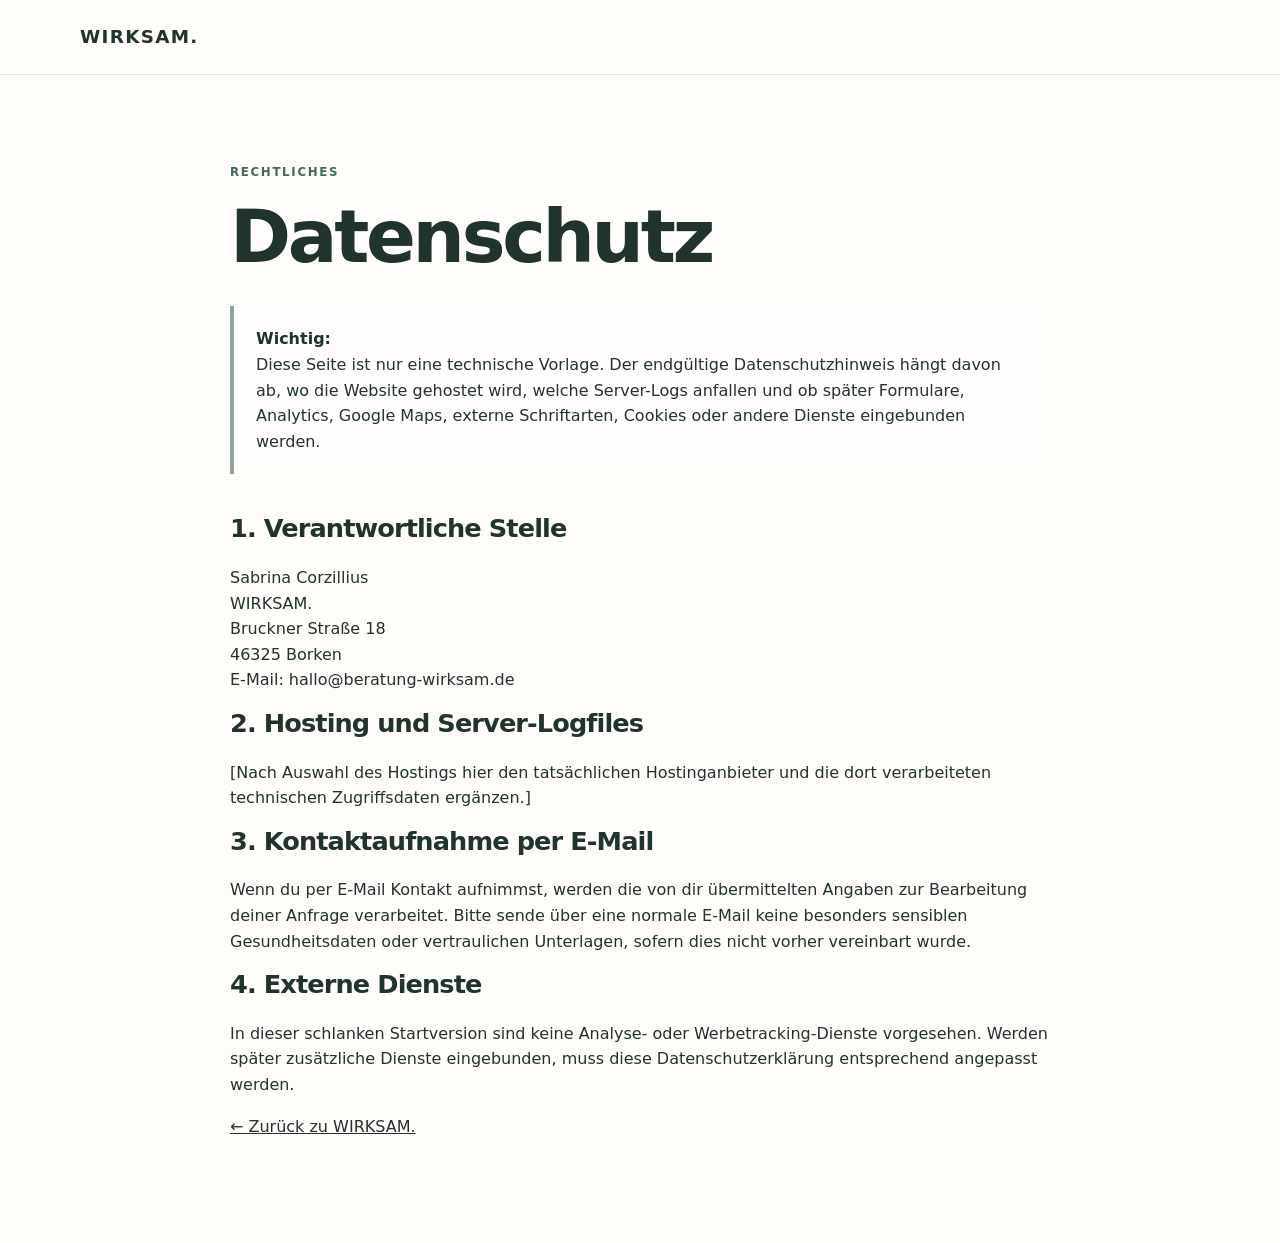
==== datenschutz.html @ e42dd4d7 "Add files via upload" ====
<!doctype html>
<html lang="de">
<head>
  <meta charset="utf-8">
  <meta name="viewport" content="width=device-width,initial-scale=1">
  <title>Datenschutz | WIRKSAM.</title>
  <link rel="stylesheet" href="styles.css">
</head>
<body>
<header class="site-header"><div class="wrap nav"><a class="brand" href="index.html">WIRKSAM.</a></div></header>
<main class="section"><div class="wrap" style="max-width:820px">
  <p class="eyebrow">Rechtliches</p>
  <h1 style="font-size:clamp(2.6rem,6vw,4.6rem)">Datenschutz</h1>

  <div class="training-box">
    <strong>Wichtig:</strong><br>
    Diese Seite ist nur eine technische Vorlage. Der endgültige Datenschutzhinweis hängt davon ab,
    wo die Website gehostet wird, welche Server-Logs anfallen und ob später Formulare, Analytics,
    Google Maps, externe Schriftarten, Cookies oder andere Dienste eingebunden werden.
  </div>

  <h2 style="font-size:1.6rem;margin-top:40px">1. Verantwortliche Stelle</h2>
  <p>
    Sabrina Corzillius<br>
    WIRKSAM.<br>
    Bruckner Straße 18<br>
    46325 Borken<br>
    E-Mail: hallo@beratung-wirksam.de
  </p>

  <h2 style="font-size:1.6rem">2. Hosting und Server-Logfiles</h2>
  <p>
    [Nach Auswahl des Hostings hier den tatsächlichen Hostinganbieter und die dort verarbeiteten
    technischen Zugriffsdaten ergänzen.]
  </p>

  <h2 style="font-size:1.6rem">3. Kontaktaufnahme per E-Mail</h2>
  <p>
    Wenn du per E-Mail Kontakt aufnimmst, werden die von dir übermittelten Angaben zur Bearbeitung
    deiner Anfrage verarbeitet. Bitte sende über eine normale E-Mail keine besonders sensiblen
    Gesundheitsdaten oder vertraulichen Unterlagen, sofern dies nicht vorher vereinbart wurde.
  </p>

  <h2 style="font-size:1.6rem">4. Externe Dienste</h2>
  <p>
    In dieser schlanken Startversion sind keine Analyse- oder Werbetracking-Dienste vorgesehen.
    Werden später zusätzliche Dienste eingebunden, muss diese Datenschutzerklärung entsprechend
    angepasst werden.
  </p>

  <p><a href="index.html">← Zurück zu WIRKSAM.</a></p>
</div></main>
</body>
</html>
---- styles.css ----
:root{
  --ink:#21332d;
  --green:#46685d;
  --sage:#8da497;
  --cream:#f6f1e8;
  --paper:#fffdf9;
  --line:#d9ded8;
  --muted:#66736d;
  --max:1120px;
}
*{box-sizing:border-box}
html{scroll-behavior:smooth}
body{
  margin:0;
  font-family:Inter, ui-sans-serif, system-ui, -apple-system, BlinkMacSystemFont, "Segoe UI", sans-serif;
  color:var(--ink);
  background:var(--paper);
  line-height:1.6;
}
a{color:inherit}
.wrap{width:min(calc(100% - 40px),var(--max));margin:auto}
.site-header{
  position:sticky;top:0;z-index:10;
  backdrop-filter:blur(14px);
  background:rgba(255,253,249,.9);
  border-bottom:1px solid rgba(217,222,216,.8)
}
.nav{height:74px;display:flex;align-items:center;justify-content:space-between;gap:24px}
.brand{font-weight:800;letter-spacing:.07em;text-decoration:none;font-size:1.15rem}
nav{display:flex;gap:24px}
nav a{text-decoration:none;color:var(--muted);font-size:.94rem}
nav a:hover{color:var(--ink)}
.hero{padding:92px 0 78px;background:linear-gradient(180deg,var(--cream),var(--paper))}
.hero-grid{display:grid;grid-template-columns:1.5fr .7fr;gap:72px;align-items:center}
.eyebrow{
  text-transform:uppercase;letter-spacing:.14em;font-size:.74rem;
  font-weight:750;color:var(--green);margin:0 0 14px
}
h1,h2,h3{line-height:1.12;margin-top:0}
h1{font-size:clamp(3rem,7vw,6.2rem);letter-spacing:-.045em;margin-bottom:28px}
h2{font-size:clamp(2rem,4.5vw,3.5rem);letter-spacing:-.035em;margin-bottom:22px}
h3{font-size:1.15rem}
.lead{font-size:1.25rem;max-width:720px;margin:0 0 18px}
.training-note{max-width:700px;color:var(--muted);font-size:.98rem}
.actions{display:flex;gap:12px;flex-wrap:wrap;margin-top:30px}
.button{
  display:inline-block;padding:13px 18px;border-radius:999px;text-decoration:none;
  font-weight:700;border:1px solid var(--green)
}
.primary{background:var(--green);color:#fff}
.secondary{background:transparent;color:var(--green)}
.hero-card{
  background:#fff;border:1px solid var(--line);border-radius:28px;padding:28px;
  box-shadow:0 18px 50px rgba(33,51,45,.08);text-align:center
}
.hero-card img{width:100%;max-width:260px;border-radius:50%;display:block;margin:0 auto 20px}
.hero-card strong{display:block;font-size:1.35rem;letter-spacing:.08em}
.hero-card span{display:block;color:var(--muted);font-size:.92rem}
.section{padding:88px 0}
.soft{background:var(--cream)}
.intro{font-size:1.16rem;max-width:760px;color:var(--muted)}
.cards{display:grid;gap:18px;margin-top:36px}
.cards.three{grid-template-columns:repeat(3,1fr)}
.card{border:1px solid var(--line);border-radius:22px;padding:28px;background:#fff}
.card p{color:var(--muted);margin-bottom:0}
.split{display:grid;grid-template-columns:.9fr 1.1fr;gap:72px}
.copy{font-size:1.08rem;color:var(--muted)}
.training-box{
  margin-top:26px;padding:20px 22px;border-left:4px solid var(--sage);
  background:rgba(255,255,255,.6);color:var(--ink)
}
.steps{margin-top:34px;border-top:1px solid var(--line)}
.step{display:grid;grid-template-columns:90px 1fr;gap:18px;padding:26px 0;border-bottom:1px solid var(--line)}
.step>span{font-weight:800;color:var(--sage);font-size:1.3rem}
.step p{color:var(--muted);margin:0}
.faq{margin-top:30px}
details{border-top:1px solid var(--line);padding:20px 0}
details:last-child{border-bottom:1px solid var(--line)}
summary{cursor:pointer;font-weight:750}
details p{color:var(--muted);max-width:840px}
.contact{background:var(--green);color:#fff;padding:88px 0}
.contact-inner{display:grid;grid-template-columns:1.2fr .8fr;gap:60px;align-items:center}
.contact .eyebrow.light{color:#dfe9e4}
.contact h2{max-width:760px}
.contact-card{background:rgba(255,255,255,.1);border:1px solid rgba(255,255,255,.25);border-radius:24px;padding:28px}
.contact-card strong{font-size:1.35rem;letter-spacing:.08em}
.lightbutton{background:#fff;border-color:#fff;color:var(--ink);margin:10px 0}
.small{font-size:.9rem;opacity:.85}
footer{padding:26px 0;background:#1c2a26;color:#d9e0dd}
.footer-inner{display:flex;justify-content:space-between;gap:20px;font-size:.9rem}
.footer-inner div{display:flex;gap:18px}
.footer-inner a{text-decoration:none}
@media (max-width:820px){
  nav{display:none}
  .hero{padding-top:64px}
  .hero-grid,.split,.contact-inner{grid-template-columns:1fr;gap:38px}
  .hero-card{max-width:360px}
  .cards.three{grid-template-columns:1fr}
  .section{padding:64px 0}
}
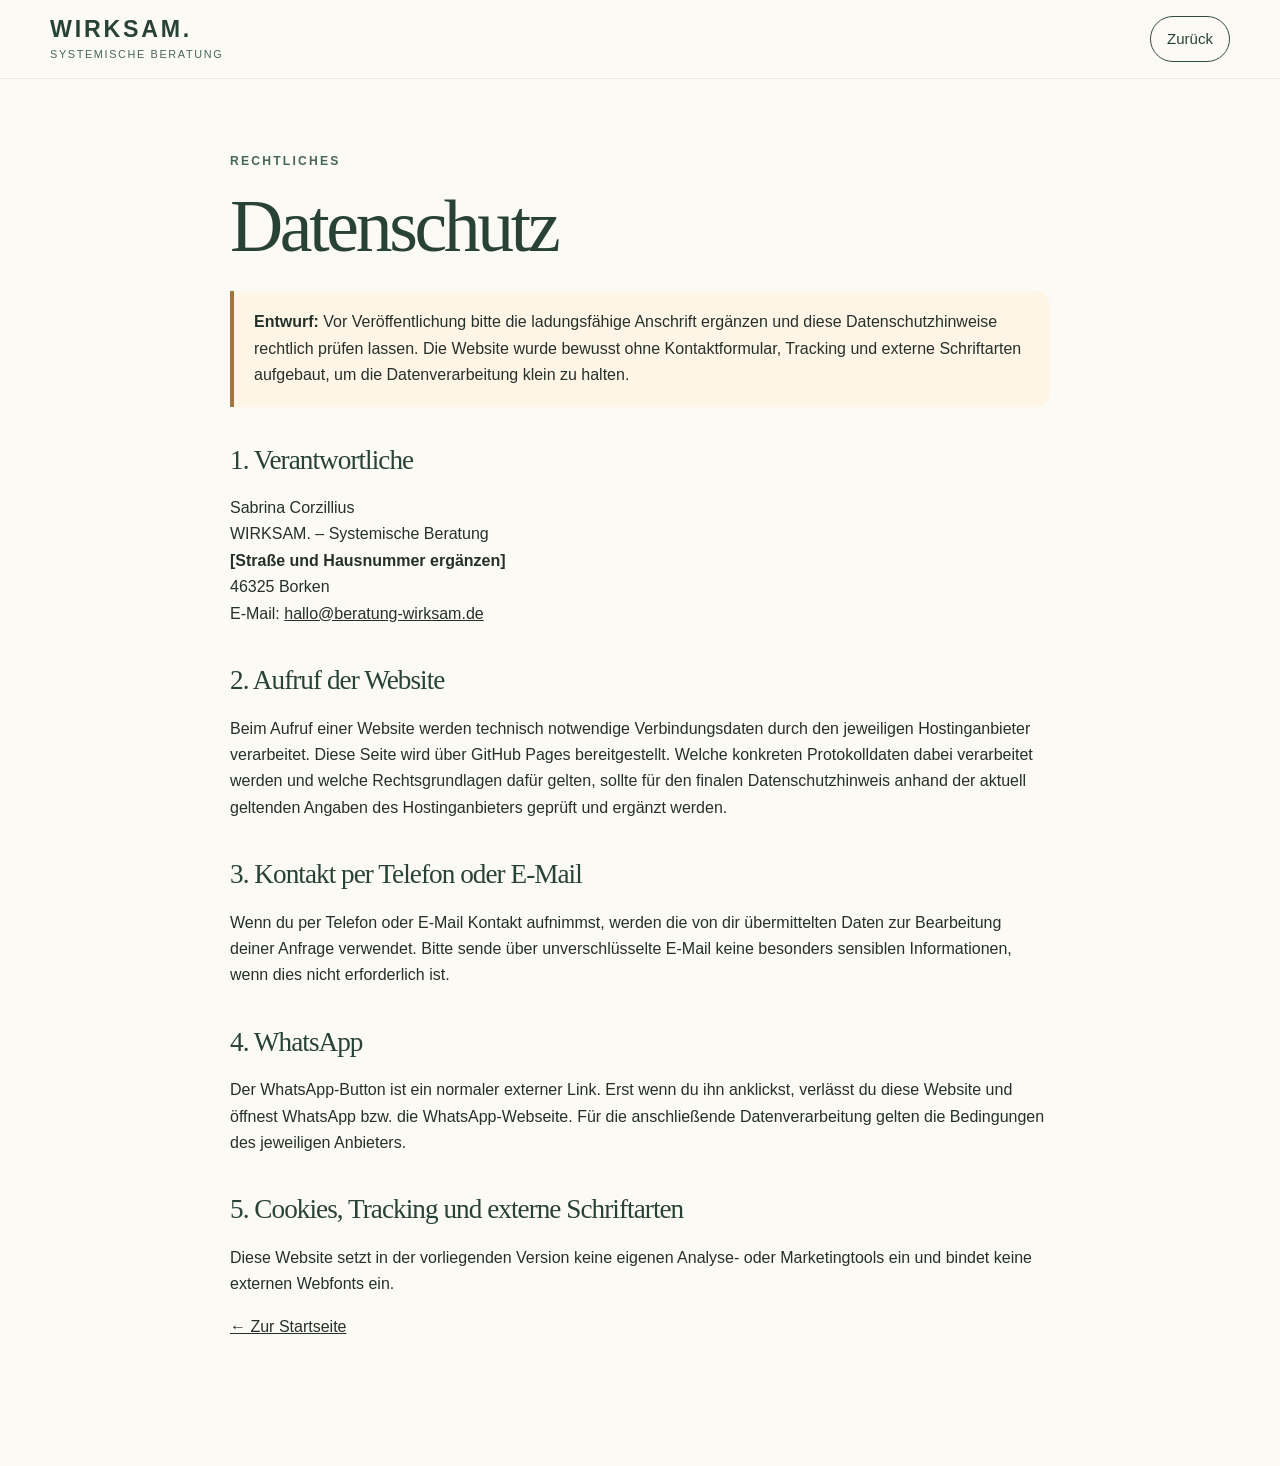
==== commit 3ba144a1: "Add files via upload" ====
--- a/datenschutz.html
+++ b/datenschutz.html
@@ -2,53 +2,36 @@
 <html lang="de">
 <head>
   <meta charset="utf-8">
-  <meta name="viewport" content="width=device-width,initial-scale=1">
+  <meta name="viewport" content="width=device-width, initial-scale=1">
   <title>Datenschutz | WIRKSAM.</title>
-  <link rel="stylesheet" href="styles.css">
+  <meta name="robots" content="noindex">
+  <link rel="icon" href="assets/favicon.svg" type="image/svg+xml">
+  <link rel="stylesheet" href="style.css">
 </head>
-<body>
-<header class="site-header"><div class="wrap nav"><a class="brand" href="index.html">WIRKSAM.</a></div></header>
-<main class="section"><div class="wrap" style="max-width:820px">
-  <p class="eyebrow">Rechtliches</p>
-  <h1 style="font-size:clamp(2.6rem,6vw,4.6rem)">Datenschutz</h1>
-
-  <div class="training-box">
-    <strong>Wichtig:</strong><br>
-    Diese Seite ist nur eine technische Vorlage. Der endgültige Datenschutzhinweis hängt davon ab,
-    wo die Website gehostet wird, welche Server-Logs anfallen und ob später Formulare, Analytics,
-    Google Maps, externe Schriftarten, Cookies oder andere Dienste eingebunden werden.
-  </div>
-
-  <h2 style="font-size:1.6rem;margin-top:40px">1. Verantwortliche Stelle</h2>
-  <p>
-    Sabrina Corzillius<br>
-    WIRKSAM.<br>
-    Bruckner Straße 18<br>
-    46325 Borken<br>
-    E-Mail: hallo@beratung-wirksam.de
-  </p>
-
-  <h2 style="font-size:1.6rem">2. Hosting und Server-Logfiles</h2>
-  <p>
-    [Nach Auswahl des Hostings hier den tatsächlichen Hostinganbieter und die dort verarbeiteten
-    technischen Zugriffsdaten ergänzen.]
-  </p>
-
-  <h2 style="font-size:1.6rem">3. Kontaktaufnahme per E-Mail</h2>
-  <p>
-    Wenn du per E-Mail Kontakt aufnimmst, werden die von dir übermittelten Angaben zur Bearbeitung
-    deiner Anfrage verarbeitet. Bitte sende über eine normale E-Mail keine besonders sensiblen
-    Gesundheitsdaten oder vertraulichen Unterlagen, sofern dies nicht vorher vereinbart wurde.
-  </p>
-
-  <h2 style="font-size:1.6rem">4. Externe Dienste</h2>
-  <p>
-    In dieser schlanken Startversion sind keine Analyse- oder Werbetracking-Dienste vorgesehen.
-    Werden später zusätzliche Dienste eingebunden, muss diese Datenschutzerklärung entsprechend
-    angepasst werden.
-  </p>
-
-  <p><a href="index.html">← Zurück zu WIRKSAM.</a></p>
-</div></main>
+<body class="legal-page">
+  <header class="site-header">
+    <div class="shell header-inner">
+      <a class="brand" href="index.html"><span class="brand-name">WIRKSAM.</span><span class="brand-sub">Systemische Beratung</span></a>
+      <nav class="nav"><a class="nav-cta" href="index.html#kontakt">Zurück</a></nav>
+    </div>
+  </header>
+  <main>
+    <div class="shell legal-wrap">
+      <p class="eyebrow">Rechtliches</p>
+      <h1>Datenschutz</h1>
+      <div class="warning"><strong>Entwurf:</strong> Vor Veröffentlichung bitte die ladungsfähige Anschrift ergänzen und diese Datenschutzhinweise rechtlich prüfen lassen. Die Website wurde bewusst ohne Kontaktformular, Tracking und externe Schriftarten aufgebaut, um die Datenverarbeitung klein zu halten.</div>
+      <h2>1. Verantwortliche</h2>
+      <p>Sabrina Corzillius<br>WIRKSAM. – Systemische Beratung<br><strong>[Straße und Hausnummer ergänzen]</strong><br>46325 Borken<br>E-Mail: <a href="mailto:hallo@beratung-wirksam.de">hallo@beratung-wirksam.de</a></p>
+      <h2>2. Aufruf der Website</h2>
+      <p>Beim Aufruf einer Website werden technisch notwendige Verbindungsdaten durch den jeweiligen Hostinganbieter verarbeitet. Diese Seite wird über GitHub Pages bereitgestellt. Welche konkreten Protokolldaten dabei verarbeitet werden und welche Rechtsgrundlagen dafür gelten, sollte für den finalen Datenschutzhinweis anhand der aktuell geltenden Angaben des Hostinganbieters geprüft und ergänzt werden.</p>
+      <h2>3. Kontakt per Telefon oder E-Mail</h2>
+      <p>Wenn du per Telefon oder E-Mail Kontakt aufnimmst, werden die von dir übermittelten Daten zur Bearbeitung deiner Anfrage verwendet. Bitte sende über unverschlüsselte E-Mail keine besonders sensiblen Informationen, wenn dies nicht erforderlich ist.</p>
+      <h2>4. WhatsApp</h2>
+      <p>Der WhatsApp-Button ist ein normaler externer Link. Erst wenn du ihn anklickst, verlässt du diese Website und öffnest WhatsApp bzw. die WhatsApp-Webseite. Für die anschließende Datenverarbeitung gelten die Bedingungen des jeweiligen Anbieters.</p>
+      <h2>5. Cookies, Tracking und externe Schriftarten</h2>
+      <p>Diese Website setzt in der vorliegenden Version keine eigenen Analyse- oder Marketingtools ein und bindet keine externen Webfonts ein.</p>
+      <p><a href="index.html">← Zur Startseite</a></p>
+    </div>
+  </main>
 </body>
 </html>
--- a/style.css
+++ b/style.css
@@ -0,0 +1,430 @@
+:root {
+  --green-900: #294238;
+  --green-800: #304b3f;
+  --green-700: #486659;
+  --green-500: #7f998b;
+  --sage-200: #d9e2dc;
+  --sage-100: #edf1ed;
+  --cream: #f7f2e8;
+  --cream-2: #fcfaf5;
+  --sand: #e4d4bd;
+  --ink: #26302b;
+  --muted: #66706a;
+  --white: #ffffff;
+  --line: rgba(41, 66, 56, 0.14);
+  --shadow: 0 24px 60px rgba(41, 66, 56, 0.12);
+  --radius-xl: 34px;
+  --radius-lg: 24px;
+  --radius-md: 18px;
+  --shell: min(1180px, calc(100% - 40px));
+}
+
+* { box-sizing: border-box; }
+html { scroll-behavior: smooth; }
+body {
+  margin: 0;
+  color: var(--ink);
+  background: var(--cream-2);
+  font-family: ui-sans-serif, -apple-system, BlinkMacSystemFont, "Segoe UI", Roboto, Helvetica, Arial, sans-serif;
+  line-height: 1.65;
+  text-rendering: optimizeLegibility;
+}
+img { max-width: 100%; display: block; }
+a { color: inherit; }
+
+.skip-link {
+  position: fixed;
+  left: 16px;
+  top: 12px;
+  z-index: 999;
+  transform: translateY(-150%);
+  background: var(--green-900);
+  color: white;
+  padding: 10px 14px;
+  border-radius: 10px;
+}
+.skip-link:focus { transform: translateY(0); }
+
+.shell { width: var(--shell); margin-inline: auto; }
+.narrow { max-width: 820px; }
+
+.site-header {
+  position: sticky;
+  top: 0;
+  z-index: 50;
+  backdrop-filter: blur(16px);
+  background: rgba(252, 250, 245, 0.9);
+  border-bottom: 1px solid rgba(41, 66, 56, 0.08);
+}
+.header-inner {
+  min-height: 78px;
+  display: flex;
+  align-items: center;
+  justify-content: space-between;
+  gap: 24px;
+}
+.brand {
+  display: inline-flex;
+  flex-direction: column;
+  text-decoration: none;
+  line-height: 1;
+}
+.brand-name {
+  color: var(--green-900);
+  font-size: 1.45rem;
+  font-weight: 800;
+  letter-spacing: .12em;
+}
+.brand-sub {
+  margin-top: 7px;
+  color: var(--green-700);
+  font-size: .68rem;
+  letter-spacing: .15em;
+  text-transform: uppercase;
+}
+.nav { display: flex; align-items: center; gap: 26px; font-size: .94rem; }
+.nav a { text-decoration: none; color: var(--green-900); }
+.nav a:hover { opacity: .7; }
+.nav-cta {
+  padding: 10px 16px;
+  border: 1px solid var(--green-800);
+  border-radius: 999px;
+}
+
+.hero {
+  position: relative;
+  overflow: hidden;
+  padding: 70px 0 86px;
+  background:
+    radial-gradient(circle at 10% 10%, rgba(127,153,139,.18), transparent 28%),
+    linear-gradient(135deg, var(--cream-2), var(--cream));
+}
+.hero::after {
+  content: "";
+  position: absolute;
+  width: 420px;
+  height: 420px;
+  right: -220px;
+  top: 120px;
+  border: 1px solid rgba(48,75,63,.12);
+  border-radius: 50%;
+}
+.hero-grid {
+  display: grid;
+  grid-template-columns: 1.05fr .95fr;
+  align-items: center;
+  gap: 70px;
+}
+.hero-copy { position: relative; z-index: 2; }
+.eyebrow {
+  margin: 0 0 14px;
+  color: var(--green-700);
+  font-size: .76rem;
+  font-weight: 800;
+  text-transform: uppercase;
+  letter-spacing: .18em;
+}
+h1, h2, h3 { margin-top: 0; color: var(--green-900); line-height: 1.12; }
+h1 {
+  max-width: 720px;
+  margin-bottom: 24px;
+  font-family: Georgia, "Times New Roman", serif;
+  font-size: clamp(2.9rem, 6vw, 5.6rem);
+  font-weight: 500;
+  letter-spacing: -.045em;
+}
+h1 em { font-weight: 400; color: var(--green-700); }
+h2 {
+  margin-bottom: 20px;
+  font-family: Georgia, "Times New Roman", serif;
+  font-size: clamp(2.25rem, 4.4vw, 4rem);
+  font-weight: 500;
+  letter-spacing: -.035em;
+}
+h3 { font-size: 1.35rem; margin-bottom: 10px; }
+.hero-lead { max-width: 690px; font-size: 1.18rem; color: #465049; }
+.hero-line { margin: 22px 0 0; color: var(--green-800); letter-spacing: .02em; }
+.button-row { display: flex; gap: 12px; flex-wrap: wrap; margin-top: 28px; }
+.button {
+  display: inline-flex;
+  justify-content: center;
+  align-items: center;
+  min-height: 50px;
+  padding: 0 20px;
+  border-radius: 999px;
+  text-decoration: none;
+  font-weight: 750;
+  transition: transform .18s ease, opacity .18s ease, background .18s ease;
+}
+.button:hover { transform: translateY(-1px); }
+.button-primary { background: var(--green-800); color: white; box-shadow: 0 10px 24px rgba(48,75,63,.18); }
+.button-primary:hover { background: var(--green-900); }
+.button-quiet { border: 1px solid var(--green-500); color: var(--green-900); background: rgba(255,255,255,.45); }
+.microcopy { margin: 14px 0 0; max-width: 560px; color: var(--muted); font-size: .9rem; }
+
+.hero-visual {
+  position: relative;
+  min-height: 590px;
+  border-radius: 42px 42px 42px 140px;
+  background-color: #dfe7e1;
+  background-image:
+    linear-gradient(to top, rgba(41,66,56,.34), rgba(41,66,56,0) 38%),
+    url('assets/sabrina-hero.png');
+  background-size: cover;
+  background-position: center 35%;
+  box-shadow: var(--shadow);
+  overflow: hidden;
+}
+.hero-visual::before {
+  content: "";
+  position: absolute;
+  inset: 16px;
+  border: 1px solid rgba(255,255,255,.5);
+  border-radius: 31px 31px 31px 124px;
+}
+.photo-note {
+  position: absolute;
+  right: 24px;
+  bottom: 24px;
+  padding: 10px 14px;
+  border-radius: 999px;
+  color: white;
+  border: 1px solid rgba(255,255,255,.38);
+  background: rgba(41,66,56,.56);
+  backdrop-filter: blur(10px);
+  font-weight: 800;
+  letter-spacing: .13em;
+}
+
+.section { padding: 104px 0; }
+.section-soft { background: var(--sage-100); text-align: center; }
+.section-soft .eyebrow { margin-inline: auto; }
+.big-copy { font-size: 1.22rem; color: #465049; }
+.section-soft p:last-child { margin-bottom: 0; }
+
+.section-heading {
+  display: grid;
+  grid-template-columns: 1.15fr .85fr;
+  gap: 50px;
+  align-items: end;
+  margin-bottom: 42px;
+}
+.section-heading > p { margin: 0 0 8px; color: var(--muted); max-width: 480px; }
+.section-heading.compact { margin-bottom: 28px; }
+.cards { display: grid; gap: 18px; }
+.cards.three { grid-template-columns: repeat(3, 1fr); }
+.card {
+  min-height: 270px;
+  padding: 30px;
+  border: 1px solid var(--line);
+  border-radius: var(--radius-lg);
+  background: rgba(255,255,255,.66);
+  box-shadow: 0 12px 34px rgba(41,66,56,.06);
+}
+.card:nth-child(2) { background: var(--cream); }
+.card:nth-child(3) { background: var(--sage-100); }
+.card-number {
+  display: inline-flex;
+  margin-bottom: 60px;
+  color: var(--green-500);
+  font-size: .78rem;
+  font-weight: 800;
+  letter-spacing: .14em;
+}
+.card p { color: var(--muted); margin-bottom: 0; }
+
+.about { background: var(--cream); }
+.about-grid {
+  display: grid;
+  grid-template-columns: .9fr 1.1fr;
+  gap: 72px;
+  align-items: center;
+}
+.about-visual {
+  min-height: 580px;
+  border-radius: 160px 34px 34px 34px;
+  background-color: #dfe7e1;
+  background-image:
+    linear-gradient(to top, rgba(41,66,56,.18), rgba(41,66,56,0) 35%),
+    url('assets/sabrina-hero.png');
+  background-size: cover;
+  background-position: 52% 32%;
+  box-shadow: var(--shadow);
+}
+.about-copy p { color: #4c5650; }
+.qualification {
+  display: grid;
+  grid-template-columns: auto 1fr;
+  gap: 16px;
+  align-items: center;
+  margin-top: 30px;
+  padding-top: 24px;
+  border-top: 1px solid var(--line);
+}
+.qualification-mark {
+  width: 52px; height: 52px;
+  display: inline-grid; place-items: center;
+  border: 1px solid var(--green-700);
+  border-radius: 50%;
+  color: var(--green-900);
+  font-weight: 900;
+  letter-spacing: .05em;
+}
+.qualification p { margin: 0; font-size: .93rem; }
+
+.section-deep { background: var(--green-900); color: #eff4f0; }
+.section-deep h2 { color: white; }
+.eyebrow-light { color: #bcd0c5; }
+.system-grid { display: grid; grid-template-columns: .95fr 1.05fr; gap: 80px; }
+.system-copy { font-size: 1.08rem; color: #dce8e1; }
+.signature-line { margin-top: 28px; color: white; }
+
+.steps { display: grid; gap: 14px; margin-top: 36px; }
+.step {
+  display: grid;
+  grid-template-columns: 62px 1fr;
+  gap: 20px;
+  align-items: start;
+  padding: 24px 26px;
+  border-radius: var(--radius-md);
+  border: 1px solid var(--line);
+  background: white;
+}
+.step > span {
+  width: 48px; height: 48px;
+  display: grid; place-items: center;
+  border-radius: 50%;
+  background: var(--sage-100);
+  color: var(--green-900);
+  font-weight: 900;
+}
+.step h3 { margin: 3px 0 6px; }
+.step p { margin: 0; color: var(--muted); }
+
+.contact { background: var(--sage-100); }
+.contact-grid { display: grid; grid-template-columns: .9fr 1.1fr; gap: 64px; align-items: start; }
+.message-example {
+  margin-top: 22px;
+  padding: 20px 22px;
+  border-left: 3px solid var(--green-500);
+  background: rgba(255,255,255,.54);
+  border-radius: 0 16px 16px 0;
+  color: var(--green-900);
+  font-family: Georgia, "Times New Roman", serif;
+  font-size: 1.18rem;
+}
+.contact-note { color: var(--muted); font-size: .9rem; }
+.contact-options { display: grid; gap: 12px; }
+.contact-card {
+  display: grid;
+  padding: 22px 24px;
+  border-radius: 20px;
+  border: 1px solid rgba(41,66,56,.12);
+  background: white;
+  text-decoration: none;
+  transition: transform .18s ease, box-shadow .18s ease;
+}
+.contact-card:hover { transform: translateY(-2px); box-shadow: 0 12px 30px rgba(41,66,56,.09); }
+.contact-card.whatsapp { background: var(--green-800); color: white; }
+.contact-card.whatsapp strong, .contact-card.whatsapp span { color: white; }
+.contact-card strong { color: var(--green-900); font-size: 1.16rem; }
+.contact-card > span:last-child { color: var(--muted); font-size: .92rem; overflow-wrap: anywhere; }
+.contact-kicker { color: var(--green-500); font-size: .72rem; text-transform: uppercase; letter-spacing: .14em; font-weight: 800; }
+
+.closing { padding: 100px 0; background: var(--cream); text-align: center; }
+.closing-inner { display: flex; flex-direction: column; align-items: center; }
+.closing-mark {
+  width: 62px; height: 62px;
+  display: grid; place-items: center;
+  border-radius: 50%;
+  border: 1px solid var(--green-700);
+  color: var(--green-900);
+  font-weight: 900;
+  margin-bottom: 18px;
+}
+.closing h2 { margin-bottom: 8px; font-family: ui-sans-serif, -apple-system, BlinkMacSystemFont, "Segoe UI", sans-serif; font-size: clamp(2.6rem, 6vw, 5rem); font-weight: 900; letter-spacing: .11em; }
+.closing p { margin: 0; font-family: Georgia, "Times New Roman", serif; font-size: 1.25rem; color: var(--green-700); }
+.closing span { margin: 12px 0 24px; color: var(--muted); }
+
+.site-footer { padding: 30px 0 100px; background: var(--green-900); color: #dce8e1; }
+.footer-inner { display: grid; grid-template-columns: 1fr auto; gap: 24px; align-items: start; }
+.footer-inner > div:first-child { display: flex; flex-direction: column; }
+.footer-inner strong { color: white; letter-spacing: .1em; }
+.footer-inner span { color: #bac9c1; font-size: .86rem; }
+.footer-links { display: flex; gap: 18px; }
+.footer-links a { color: white; text-decoration: none; }
+.legal-note { grid-column: 1 / -1; margin: 8px 0 0; max-width: 760px; font-size: .78rem; color: #aebeb6; }
+
+.mobile-whatsapp {
+  display: none;
+  position: fixed;
+  left: 16px;
+  right: 16px;
+  bottom: 14px;
+  z-index: 70;
+  padding: 14px 18px;
+  text-align: center;
+  text-decoration: none;
+  border-radius: 999px;
+  background: var(--green-800);
+  color: white;
+  font-weight: 800;
+  box-shadow: 0 14px 38px rgba(41,66,56,.3);
+}
+
+.legal-page { min-height: 100vh; background: var(--cream-2); }
+.legal-page main { padding: 72px 0 110px; }
+.legal-page .legal-wrap { max-width: 820px; }
+.legal-page h1 { font-size: clamp(2.5rem, 6vw, 4.6rem); }
+.legal-page h2 { margin-top: 38px; font-size: 1.7rem; }
+.legal-page .warning {
+  margin: 24px 0 36px;
+  padding: 18px 20px;
+  border-left: 4px solid #a2753f;
+  background: #fff5e7;
+  border-radius: 0 14px 14px 0;
+}
+.legal-page code { background: #eee8dd; padding: 2px 6px; border-radius: 5px; }
+
+@media (max-width: 900px) {
+  :root { --shell: min(100% - 28px, 720px); }
+  .nav a:not(.nav-cta) { display: none; }
+  .header-inner { min-height: 70px; }
+  .hero { padding-top: 42px; }
+  .hero-grid, .about-grid, .contact-grid, .system-grid, .section-heading { grid-template-columns: 1fr; gap: 34px; }
+  .hero-visual { min-height: 520px; order: -1; border-radius: 30px 30px 30px 96px; }
+  .about-visual { min-height: 520px; border-radius: 96px 30px 30px 30px; }
+  .cards.three { grid-template-columns: 1fr; }
+  .card { min-height: 0; }
+  .card-number { margin-bottom: 28px; }
+  .section { padding: 78px 0; }
+}
+
+@media (max-width: 620px) {
+  :root { --shell: calc(100% - 24px); }
+  .site-header .nav-cta { padding: 9px 13px; }
+  .brand-name { font-size: 1.2rem; }
+  .brand-sub { font-size: .59rem; }
+  .hero { padding: 24px 0 66px; }
+  .hero-grid { gap: 28px; }
+  .hero-visual { min-height: 390px; border-radius: 24px 24px 24px 74px; }
+  h1 { font-size: clamp(2.55rem, 13vw, 4rem); }
+  h2 { font-size: clamp(2.15rem, 11vw, 3.25rem); }
+  .hero-lead, .big-copy { font-size: 1.06rem; }
+  .button-row { display: grid; }
+  .button { width: 100%; }
+  .section { padding: 64px 0; }
+  .about-visual { min-height: 420px; }
+  .step { grid-template-columns: 48px 1fr; padding: 20px 18px; gap: 14px; }
+  .step > span { width: 42px; height: 42px; }
+  .footer-inner { grid-template-columns: 1fr; }
+  .footer-links { justify-content: flex-start; }
+  .legal-note { grid-column: auto; }
+  .mobile-whatsapp { display: block; }
+  .site-footer { padding-bottom: 94px; }
+}
+
+@media (prefers-reduced-motion: reduce) {
+  html { scroll-behavior: auto; }
+  *, *::before, *::after { transition: none !important; }
+}
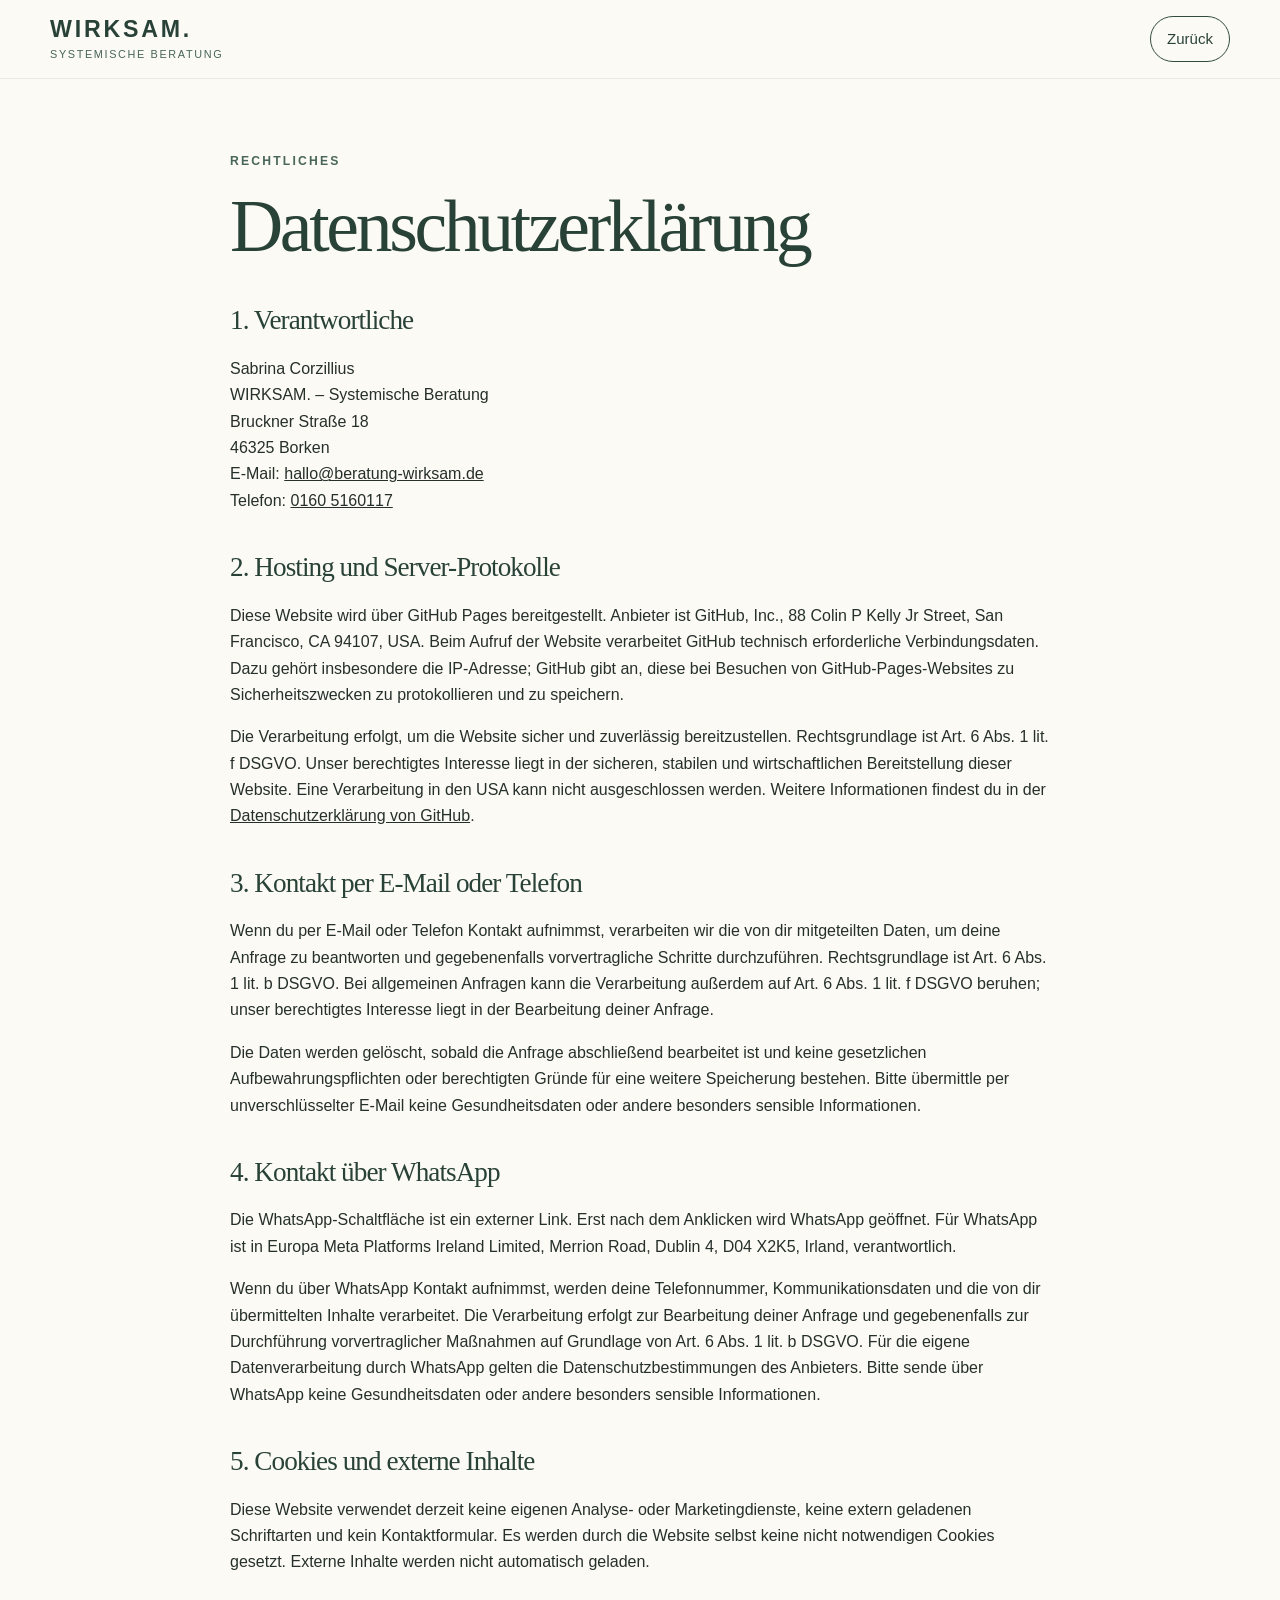
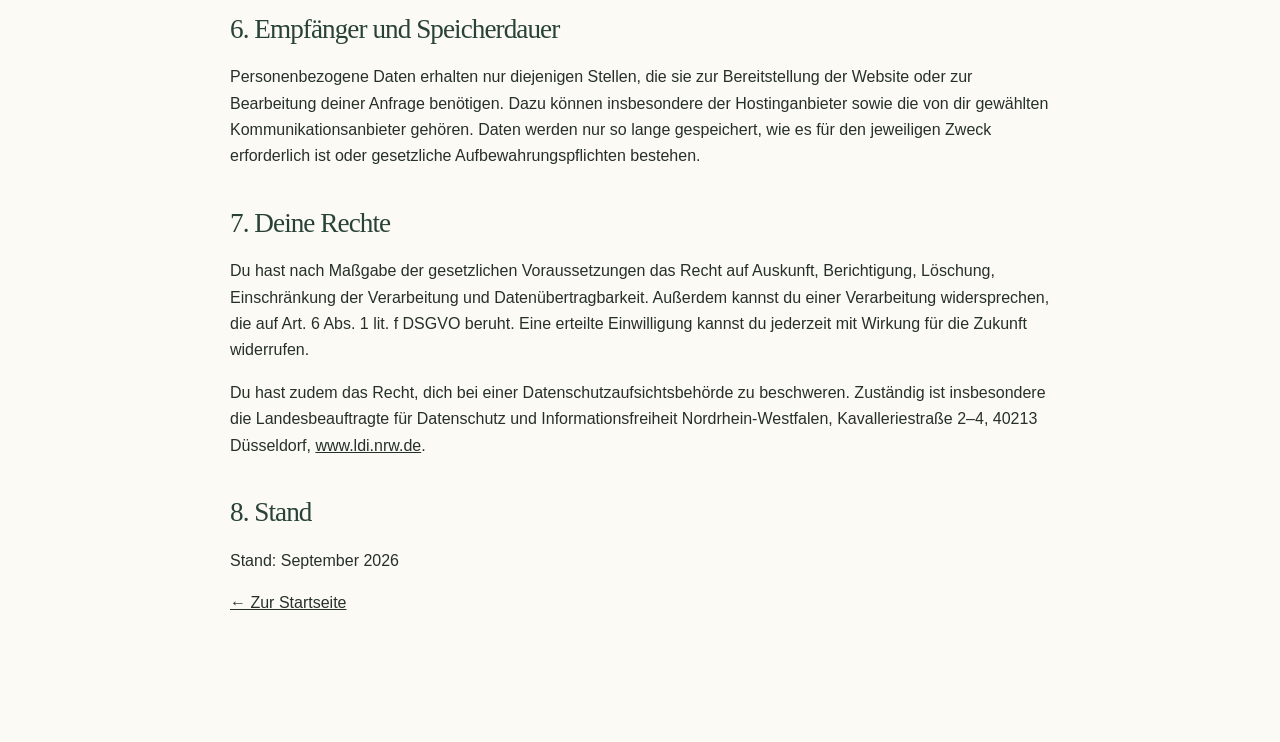
==== commit 7e74fdec: "Add files via upload" ====
--- a/datenschutz.html
+++ b/datenschutz.html
@@ -18,18 +18,34 @@
   <main>
     <div class="shell legal-wrap">
       <p class="eyebrow">Rechtliches</p>
-      <h1>Datenschutz</h1>
-      <div class="warning"><strong>Entwurf:</strong> Vor Veröffentlichung bitte die ladungsfähige Anschrift ergänzen und diese Datenschutzhinweise rechtlich prüfen lassen. Die Website wurde bewusst ohne Kontaktformular, Tracking und externe Schriftarten aufgebaut, um die Datenverarbeitung klein zu halten.</div>
+      <h1>Datenschutzerklärung</h1>
       <h2>1. Verantwortliche</h2>
-      <p>Sabrina Corzillius<br>WIRKSAM. – Systemische Beratung<br><strong>[Straße und Hausnummer ergänzen]</strong><br>46325 Borken<br>E-Mail: <a href="mailto:hallo@beratung-wirksam.de">hallo@beratung-wirksam.de</a></p>
-      <h2>2. Aufruf der Website</h2>
-      <p>Beim Aufruf einer Website werden technisch notwendige Verbindungsdaten durch den jeweiligen Hostinganbieter verarbeitet. Diese Seite wird über GitHub Pages bereitgestellt. Welche konkreten Protokolldaten dabei verarbeitet werden und welche Rechtsgrundlagen dafür gelten, sollte für den finalen Datenschutzhinweis anhand der aktuell geltenden Angaben des Hostinganbieters geprüft und ergänzt werden.</p>
-      <h2>3. Kontakt per Telefon oder E-Mail</h2>
-      <p>Wenn du per Telefon oder E-Mail Kontakt aufnimmst, werden die von dir übermittelten Daten zur Bearbeitung deiner Anfrage verwendet. Bitte sende über unverschlüsselte E-Mail keine besonders sensiblen Informationen, wenn dies nicht erforderlich ist.</p>
-      <h2>4. WhatsApp</h2>
-      <p>Der WhatsApp-Button ist ein normaler externer Link. Erst wenn du ihn anklickst, verlässt du diese Website und öffnest WhatsApp bzw. die WhatsApp-Webseite. Für die anschließende Datenverarbeitung gelten die Bedingungen des jeweiligen Anbieters.</p>
-      <h2>5. Cookies, Tracking und externe Schriftarten</h2>
-      <p>Diese Website setzt in der vorliegenden Version keine eigenen Analyse- oder Marketingtools ein und bindet keine externen Webfonts ein.</p>
+      <p>Sabrina Corzillius<br>WIRKSAM. – Systemische Beratung<br>Bruckner Straße 18<br>46325 Borken<br>E-Mail: <a href="mailto:hallo@beratung-wirksam.de">hallo@beratung-wirksam.de</a><br>Telefon: <a href="tel:+491605160117">0160 5160117</a></p>
+
+      <h2>2. Hosting und Server-Protokolle</h2>
+      <p>Diese Website wird über GitHub Pages bereitgestellt. Anbieter ist GitHub, Inc., 88 Colin P Kelly Jr Street, San Francisco, CA 94107, USA. Beim Aufruf der Website verarbeitet GitHub technisch erforderliche Verbindungsdaten. Dazu gehört insbesondere die IP-Adresse; GitHub gibt an, diese bei Besuchen von GitHub-Pages-Websites zu Sicherheitszwecken zu protokollieren und zu speichern.</p>
+      <p>Die Verarbeitung erfolgt, um die Website sicher und zuverlässig bereitzustellen. Rechtsgrundlage ist Art. 6 Abs. 1 lit. f DSGVO. Unser berechtigtes Interesse liegt in der sicheren, stabilen und wirtschaftlichen Bereitstellung dieser Website. Eine Verarbeitung in den USA kann nicht ausgeschlossen werden. Weitere Informationen findest du in der <a href="https://docs.github.com/de/site-policy/privacy-policies/github-general-privacy-statement" target="_blank" rel="noopener noreferrer">Datenschutzerklärung von GitHub</a>.</p>
+
+      <h2>3. Kontakt per E-Mail oder Telefon</h2>
+      <p>Wenn du per E-Mail oder Telefon Kontakt aufnimmst, verarbeiten wir die von dir mitgeteilten Daten, um deine Anfrage zu beantworten und gegebenenfalls vorvertragliche Schritte durchzuführen. Rechtsgrundlage ist Art. 6 Abs. 1 lit. b DSGVO. Bei allgemeinen Anfragen kann die Verarbeitung außerdem auf Art. 6 Abs. 1 lit. f DSGVO beruhen; unser berechtigtes Interesse liegt in der Bearbeitung deiner Anfrage.</p>
+      <p>Die Daten werden gelöscht, sobald die Anfrage abschließend bearbeitet ist und keine gesetzlichen Aufbewahrungspflichten oder berechtigten Gründe für eine weitere Speicherung bestehen. Bitte übermittle per unverschlüsselter E-Mail keine Gesundheitsdaten oder andere besonders sensible Informationen.</p>
+
+      <h2>4. Kontakt über WhatsApp</h2>
+      <p>Die WhatsApp-Schaltfläche ist ein externer Link. Erst nach dem Anklicken wird WhatsApp geöffnet. Für WhatsApp ist in Europa Meta Platforms Ireland Limited, Merrion Road, Dublin 4, D04 X2K5, Irland, verantwortlich.</p>
+      <p>Wenn du über WhatsApp Kontakt aufnimmst, werden deine Telefonnummer, Kommunikationsdaten und die von dir übermittelten Inhalte verarbeitet. Die Verarbeitung erfolgt zur Bearbeitung deiner Anfrage und gegebenenfalls zur Durchführung vorvertraglicher Maßnahmen auf Grundlage von Art. 6 Abs. 1 lit. b DSGVO. Für die eigene Datenverarbeitung durch WhatsApp gelten die Datenschutzbestimmungen des Anbieters. Bitte sende über WhatsApp keine Gesundheitsdaten oder andere besonders sensible Informationen.</p>
+
+      <h2>5. Cookies und externe Inhalte</h2>
+      <p>Diese Website verwendet derzeit keine eigenen Analyse- oder Marketingdienste, keine extern geladenen Schriftarten und kein Kontaktformular. Es werden durch die Website selbst keine nicht notwendigen Cookies gesetzt. Externe Inhalte werden nicht automatisch geladen.</p>
+
+      <h2>6. Empfänger und Speicherdauer</h2>
+      <p>Personenbezogene Daten erhalten nur diejenigen Stellen, die sie zur Bereitstellung der Website oder zur Bearbeitung deiner Anfrage benötigen. Dazu können insbesondere der Hostinganbieter sowie die von dir gewählten Kommunikationsanbieter gehören. Daten werden nur so lange gespeichert, wie es für den jeweiligen Zweck erforderlich ist oder gesetzliche Aufbewahrungspflichten bestehen.</p>
+
+      <h2>7. Deine Rechte</h2>
+      <p>Du hast nach Maßgabe der gesetzlichen Voraussetzungen das Recht auf Auskunft, Berichtigung, Löschung, Einschränkung der Verarbeitung und Datenübertragbarkeit. Außerdem kannst du einer Verarbeitung widersprechen, die auf Art. 6 Abs. 1 lit. f DSGVO beruht. Eine erteilte Einwilligung kannst du jederzeit mit Wirkung für die Zukunft widerrufen.</p>
+      <p>Du hast zudem das Recht, dich bei einer Datenschutzaufsichtsbehörde zu beschweren. Zuständig ist insbesondere die Landesbeauftragte für Datenschutz und Informationsfreiheit Nordrhein-Westfalen, Kavalleriestraße 2–4, 40213 Düsseldorf, <a href="https://www.ldi.nrw.de/" target="_blank" rel="noopener noreferrer">www.ldi.nrw.de</a>.</p>
+
+      <h2>8. Stand</h2>
+      <p>Stand: September 2026</p>
       <p><a href="index.html">← Zur Startseite</a></p>
     </div>
   </main>
--- a/style.css
+++ b/style.css
@@ -271,6 +271,7 @@
   letter-spacing: .05em;
 }
 .qualification p { margin: 0; font-size: .93rem; }
+.training-note { margin-top: 18px; font-size: .93rem; }
 
 .section-deep { background: var(--green-900); color: #eff4f0; }
 .section-deep h2 { color: white; }
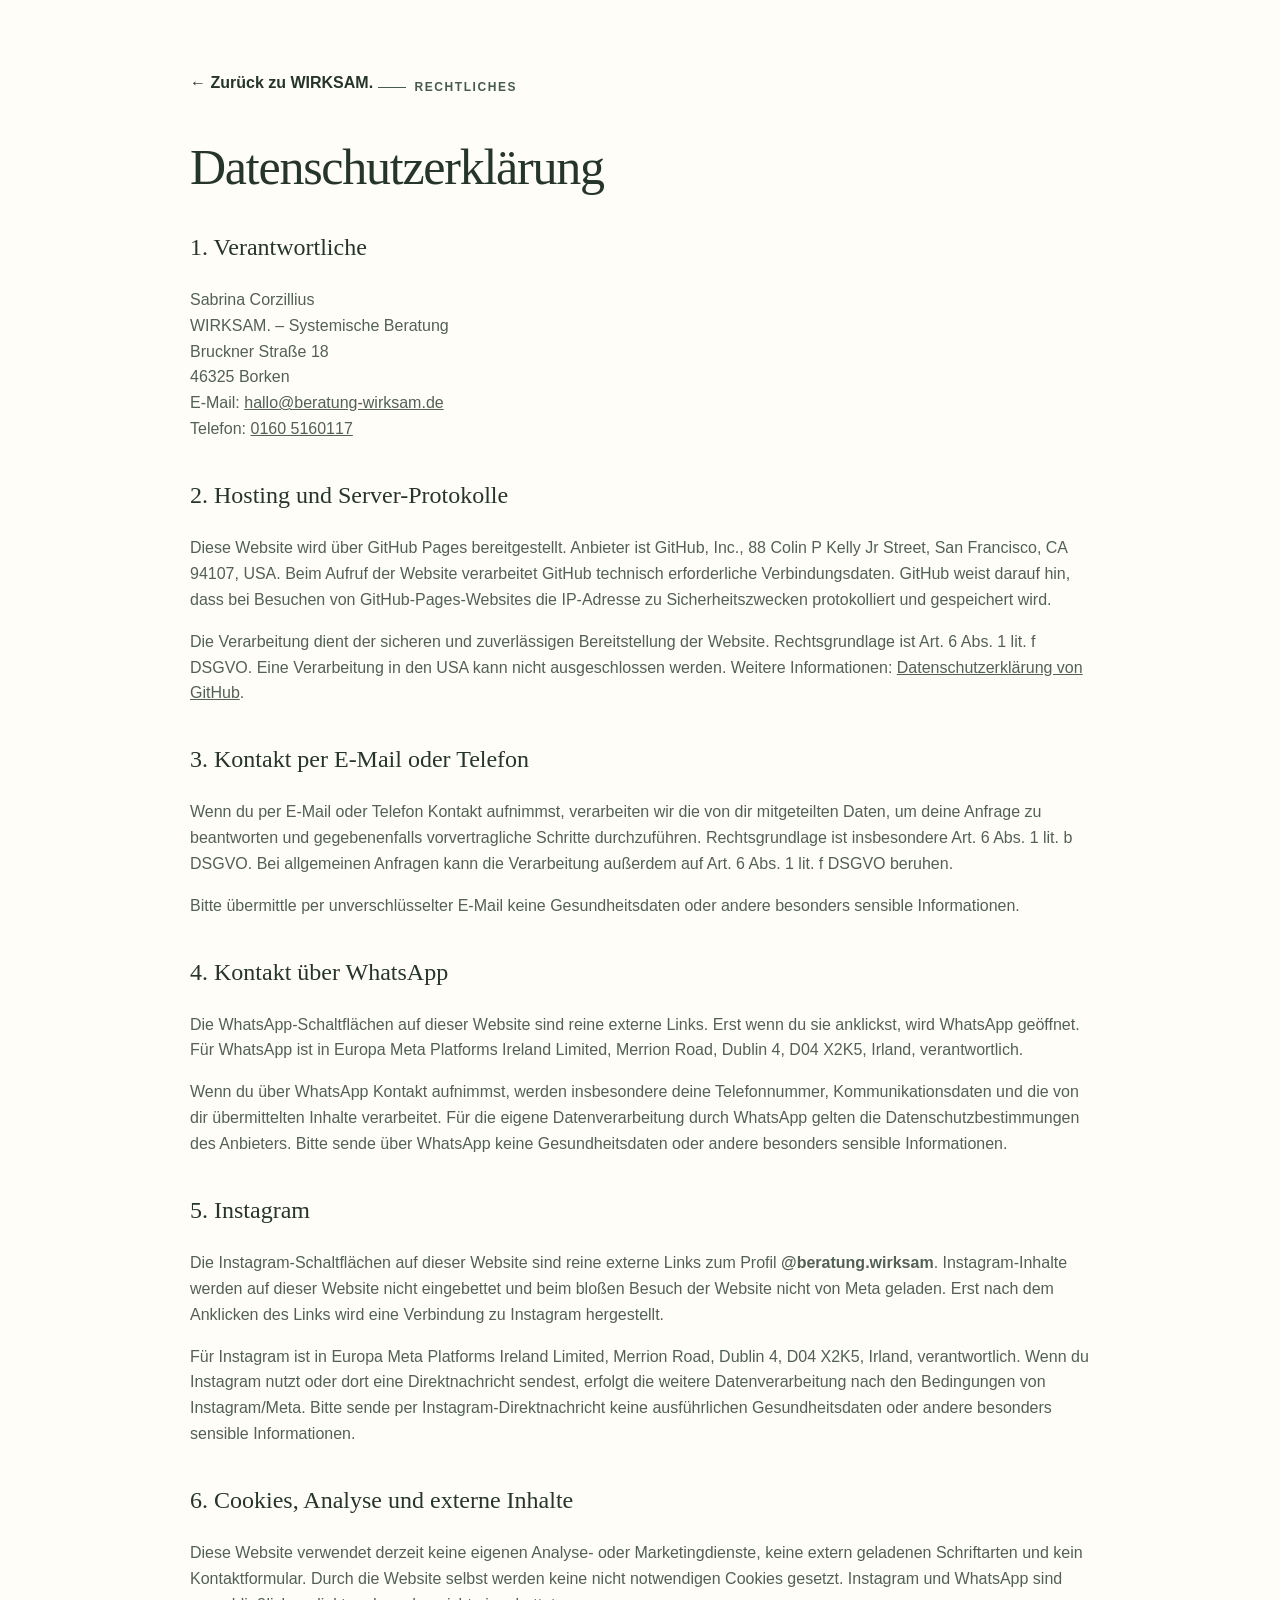
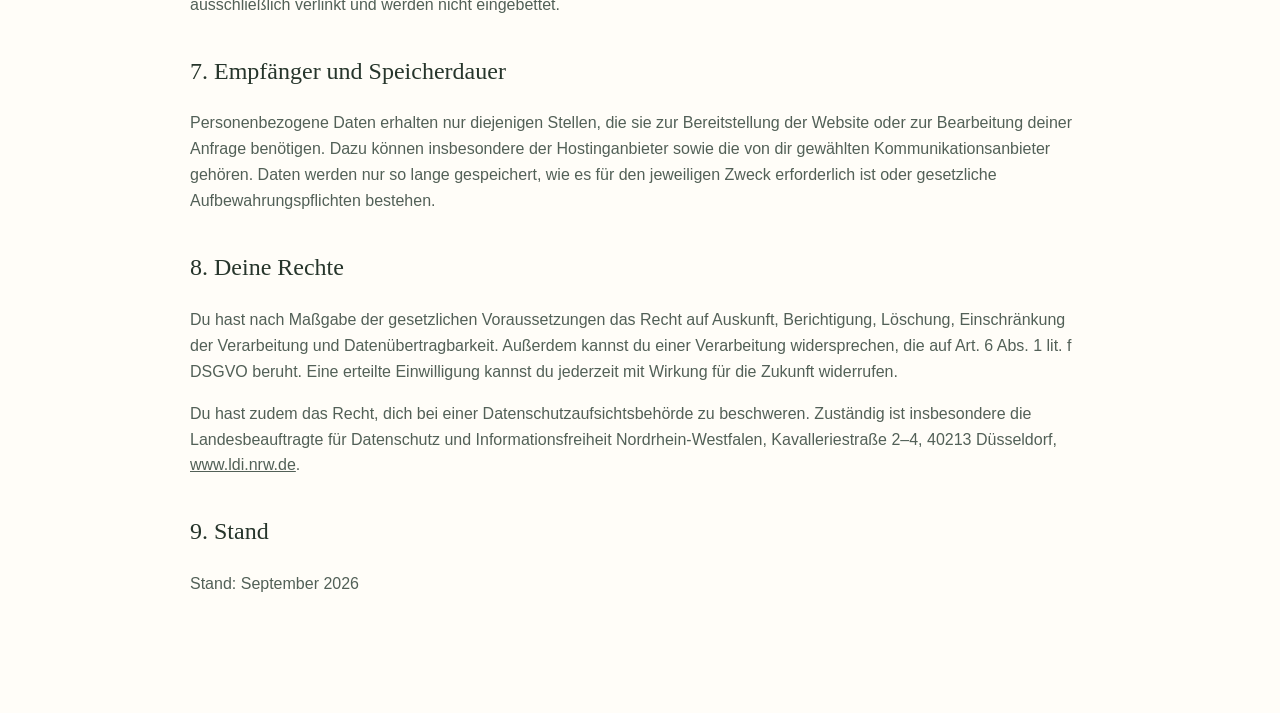
==== commit 741bedc2: "Add files via upload" ====
--- a/datenschutz.html
+++ b/datenschutz.html
@@ -1,53 +1,38 @@
 <!doctype html>
-<html lang="de">
-<head>
-  <meta charset="utf-8">
-  <meta name="viewport" content="width=device-width, initial-scale=1">
-  <title>Datenschutz | WIRKSAM.</title>
-  <meta name="robots" content="noindex">
-  <link rel="icon" href="assets/favicon.svg" type="image/svg+xml">
-  <link rel="stylesheet" href="style.css">
-</head>
-<body class="legal-page">
-  <header class="site-header">
-    <div class="shell header-inner">
-      <a class="brand" href="index.html"><span class="brand-name">WIRKSAM.</span><span class="brand-sub">Systemische Beratung</span></a>
-      <nav class="nav"><a class="nav-cta" href="index.html#kontakt">Zurück</a></nav>
-    </div>
-  </header>
-  <main>
-    <div class="shell legal-wrap">
-      <p class="eyebrow">Rechtliches</p>
-      <h1>Datenschutzerklärung</h1>
-      <h2>1. Verantwortliche</h2>
-      <p>Sabrina Corzillius<br>WIRKSAM. – Systemische Beratung<br>Bruckner Straße 18<br>46325 Borken<br>E-Mail: <a href="mailto:hallo@beratung-wirksam.de">hallo@beratung-wirksam.de</a><br>Telefon: <a href="tel:+491605160117">0160 5160117</a></p>
+<html lang="de"><head><meta charset="utf-8"><meta name="viewport" content="width=device-width,initial-scale=1">
+<title>Datenschutz | WIRKSAM.</title><link rel="icon" href="assets/favicon.svg" type="image/svg+xml"><link rel="stylesheet" href="styles.css"></head>
+<body><main class="legal"><div class="container">
+<a class="backlink" href="index.html">← Zurück zu WIRKSAM.</a>
+<div class="eyebrow">Rechtliches</div><h1>Datenschutzerklärung</h1>
+<h2>1. Verantwortliche</h2>
+<p>Sabrina Corzillius<br>WIRKSAM. – Systemische Beratung<br>Bruckner Straße 18<br>46325 Borken<br>
+E-Mail: <a href="mailto:hallo@beratung-wirksam.de">hallo@beratung-wirksam.de</a><br>Telefon: <a href="tel:+491605160117">0160 5160117</a></p>
 
-      <h2>2. Hosting und Server-Protokolle</h2>
-      <p>Diese Website wird über GitHub Pages bereitgestellt. Anbieter ist GitHub, Inc., 88 Colin P Kelly Jr Street, San Francisco, CA 94107, USA. Beim Aufruf der Website verarbeitet GitHub technisch erforderliche Verbindungsdaten. Dazu gehört insbesondere die IP-Adresse; GitHub gibt an, diese bei Besuchen von GitHub-Pages-Websites zu Sicherheitszwecken zu protokollieren und zu speichern.</p>
-      <p>Die Verarbeitung erfolgt, um die Website sicher und zuverlässig bereitzustellen. Rechtsgrundlage ist Art. 6 Abs. 1 lit. f DSGVO. Unser berechtigtes Interesse liegt in der sicheren, stabilen und wirtschaftlichen Bereitstellung dieser Website. Eine Verarbeitung in den USA kann nicht ausgeschlossen werden. Weitere Informationen findest du in der <a href="https://docs.github.com/de/site-policy/privacy-policies/github-general-privacy-statement" target="_blank" rel="noopener noreferrer">Datenschutzerklärung von GitHub</a>.</p>
+<h2>2. Hosting und Server-Protokolle</h2>
+<p>Diese Website wird über GitHub Pages bereitgestellt. Anbieter ist GitHub, Inc., 88 Colin P Kelly Jr Street, San Francisco, CA 94107, USA. Beim Aufruf der Website verarbeitet GitHub technisch erforderliche Verbindungsdaten. GitHub weist darauf hin, dass bei Besuchen von GitHub-Pages-Websites die IP-Adresse zu Sicherheitszwecken protokolliert und gespeichert wird.</p>
+<p>Die Verarbeitung dient der sicheren und zuverlässigen Bereitstellung der Website. Rechtsgrundlage ist Art. 6 Abs. 1 lit. f DSGVO. Eine Verarbeitung in den USA kann nicht ausgeschlossen werden. Weitere Informationen: <a href="https://docs.github.com/de/site-policy/privacy-policies/github-general-privacy-statement" target="_blank" rel="noopener noreferrer">Datenschutzerklärung von GitHub</a>.</p>
 
-      <h2>3. Kontakt per E-Mail oder Telefon</h2>
-      <p>Wenn du per E-Mail oder Telefon Kontakt aufnimmst, verarbeiten wir die von dir mitgeteilten Daten, um deine Anfrage zu beantworten und gegebenenfalls vorvertragliche Schritte durchzuführen. Rechtsgrundlage ist Art. 6 Abs. 1 lit. b DSGVO. Bei allgemeinen Anfragen kann die Verarbeitung außerdem auf Art. 6 Abs. 1 lit. f DSGVO beruhen; unser berechtigtes Interesse liegt in der Bearbeitung deiner Anfrage.</p>
-      <p>Die Daten werden gelöscht, sobald die Anfrage abschließend bearbeitet ist und keine gesetzlichen Aufbewahrungspflichten oder berechtigten Gründe für eine weitere Speicherung bestehen. Bitte übermittle per unverschlüsselter E-Mail keine Gesundheitsdaten oder andere besonders sensible Informationen.</p>
+<h2>3. Kontakt per E-Mail oder Telefon</h2>
+<p>Wenn du per E-Mail oder Telefon Kontakt aufnimmst, verarbeiten wir die von dir mitgeteilten Daten, um deine Anfrage zu beantworten und gegebenenfalls vorvertragliche Schritte durchzuführen. Rechtsgrundlage ist insbesondere Art. 6 Abs. 1 lit. b DSGVO. Bei allgemeinen Anfragen kann die Verarbeitung außerdem auf Art. 6 Abs. 1 lit. f DSGVO beruhen.</p>
+<p>Bitte übermittle per unverschlüsselter E-Mail keine Gesundheitsdaten oder andere besonders sensible Informationen.</p>
 
-      <h2>4. Kontakt über WhatsApp</h2>
-      <p>Die WhatsApp-Schaltfläche ist ein externer Link. Erst nach dem Anklicken wird WhatsApp geöffnet. Für WhatsApp ist in Europa Meta Platforms Ireland Limited, Merrion Road, Dublin 4, D04 X2K5, Irland, verantwortlich.</p>
-      <p>Wenn du über WhatsApp Kontakt aufnimmst, werden deine Telefonnummer, Kommunikationsdaten und die von dir übermittelten Inhalte verarbeitet. Die Verarbeitung erfolgt zur Bearbeitung deiner Anfrage und gegebenenfalls zur Durchführung vorvertraglicher Maßnahmen auf Grundlage von Art. 6 Abs. 1 lit. b DSGVO. Für die eigene Datenverarbeitung durch WhatsApp gelten die Datenschutzbestimmungen des Anbieters. Bitte sende über WhatsApp keine Gesundheitsdaten oder andere besonders sensible Informationen.</p>
+<h2>4. Kontakt über WhatsApp</h2>
+<p>Die WhatsApp-Schaltflächen auf dieser Website sind reine externe Links. Erst wenn du sie anklickst, wird WhatsApp geöffnet. Für WhatsApp ist in Europa Meta Platforms Ireland Limited, Merrion Road, Dublin 4, D04 X2K5, Irland, verantwortlich.</p>
+<p>Wenn du über WhatsApp Kontakt aufnimmst, werden insbesondere deine Telefonnummer, Kommunikationsdaten und die von dir übermittelten Inhalte verarbeitet. Für die eigene Datenverarbeitung durch WhatsApp gelten die Datenschutzbestimmungen des Anbieters. Bitte sende über WhatsApp keine Gesundheitsdaten oder andere besonders sensible Informationen.</p>
 
-      <h2>5. Cookies und externe Inhalte</h2>
-      <p>Diese Website verwendet derzeit keine eigenen Analyse- oder Marketingdienste, keine extern geladenen Schriftarten und kein Kontaktformular. Es werden durch die Website selbst keine nicht notwendigen Cookies gesetzt. Externe Inhalte werden nicht automatisch geladen.</p>
+<h2>5. Instagram</h2>
+<p>Die Instagram-Schaltflächen auf dieser Website sind reine externe Links zum Profil <strong>@beratung.wirksam</strong>. Instagram-Inhalte werden auf dieser Website nicht eingebettet und beim bloßen Besuch der Website nicht von Meta geladen. Erst nach dem Anklicken des Links wird eine Verbindung zu Instagram hergestellt.</p>
+<p>Für Instagram ist in Europa Meta Platforms Ireland Limited, Merrion Road, Dublin 4, D04 X2K5, Irland, verantwortlich. Wenn du Instagram nutzt oder dort eine Direktnachricht sendest, erfolgt die weitere Datenverarbeitung nach den Bedingungen von Instagram/Meta. Bitte sende per Instagram-Direktnachricht keine ausführlichen Gesundheitsdaten oder andere besonders sensible Informationen.</p>
 
-      <h2>6. Empfänger und Speicherdauer</h2>
-      <p>Personenbezogene Daten erhalten nur diejenigen Stellen, die sie zur Bereitstellung der Website oder zur Bearbeitung deiner Anfrage benötigen. Dazu können insbesondere der Hostinganbieter sowie die von dir gewählten Kommunikationsanbieter gehören. Daten werden nur so lange gespeichert, wie es für den jeweiligen Zweck erforderlich ist oder gesetzliche Aufbewahrungspflichten bestehen.</p>
+<h2>6. Cookies, Analyse und externe Inhalte</h2>
+<p>Diese Website verwendet derzeit keine eigenen Analyse- oder Marketingdienste, keine extern geladenen Schriftarten und kein Kontaktformular. Durch die Website selbst werden keine nicht notwendigen Cookies gesetzt. Instagram und WhatsApp sind ausschließlich verlinkt und werden nicht eingebettet.</p>
 
-      <h2>7. Deine Rechte</h2>
-      <p>Du hast nach Maßgabe der gesetzlichen Voraussetzungen das Recht auf Auskunft, Berichtigung, Löschung, Einschränkung der Verarbeitung und Datenübertragbarkeit. Außerdem kannst du einer Verarbeitung widersprechen, die auf Art. 6 Abs. 1 lit. f DSGVO beruht. Eine erteilte Einwilligung kannst du jederzeit mit Wirkung für die Zukunft widerrufen.</p>
-      <p>Du hast zudem das Recht, dich bei einer Datenschutzaufsichtsbehörde zu beschweren. Zuständig ist insbesondere die Landesbeauftragte für Datenschutz und Informationsfreiheit Nordrhein-Westfalen, Kavalleriestraße 2–4, 40213 Düsseldorf, <a href="https://www.ldi.nrw.de/" target="_blank" rel="noopener noreferrer">www.ldi.nrw.de</a>.</p>
+<h2>7. Empfänger und Speicherdauer</h2>
+<p>Personenbezogene Daten erhalten nur diejenigen Stellen, die sie zur Bereitstellung der Website oder zur Bearbeitung deiner Anfrage benötigen. Dazu können insbesondere der Hostinganbieter sowie die von dir gewählten Kommunikationsanbieter gehören. Daten werden nur so lange gespeichert, wie es für den jeweiligen Zweck erforderlich ist oder gesetzliche Aufbewahrungspflichten bestehen.</p>
 
-      <h2>8. Stand</h2>
-      <p>Stand: September 2026</p>
-      <p><a href="index.html">← Zur Startseite</a></p>
-    </div>
-  </main>
-</body>
-</html>
+<h2>8. Deine Rechte</h2>
+<p>Du hast nach Maßgabe der gesetzlichen Voraussetzungen das Recht auf Auskunft, Berichtigung, Löschung, Einschränkung der Verarbeitung und Datenübertragbarkeit. Außerdem kannst du einer Verarbeitung widersprechen, die auf Art. 6 Abs. 1 lit. f DSGVO beruht. Eine erteilte Einwilligung kannst du jederzeit mit Wirkung für die Zukunft widerrufen.</p>
+<p>Du hast zudem das Recht, dich bei einer Datenschutzaufsichtsbehörde zu beschweren. Zuständig ist insbesondere die Landesbeauftragte für Datenschutz und Informationsfreiheit Nordrhein-Westfalen, Kavalleriestraße 2–4, 40213 Düsseldorf, <a href="https://www.ldi.nrw.de" target="_blank" rel="noopener noreferrer">www.ldi.nrw.de</a>.</p>
+
+<h2>9. Stand</h2><p>Stand: September 2026</p>
+</div></main></body></html>
--- a/styles.css
+++ b/styles.css
@@ -0,0 +1,232 @@
+
+:root{
+  --ink:#26352b;
+  --ink-soft:#526057;
+  --green:#465b4b;
+  --green-deep:#35463a;
+  --sage:#dfe5da;
+  --sage-light:#edf1e9;
+  --cream:#f7f2e8;
+  --paper:#fffdf8;
+  --sand:#e8ddcc;
+  --line:#d9d7cf;
+  --white:#ffffff;
+  --shadow:0 18px 50px rgba(47,62,51,.09);
+  --radius:28px;
+  --radius-sm:18px;
+  --max:1180px;
+}
+*{box-sizing:border-box}
+html{scroll-behavior:smooth}
+body{
+  margin:0;
+  color:var(--ink);
+  background:var(--paper);
+  font-family:Inter,ui-sans-serif,-apple-system,BlinkMacSystemFont,"Segoe UI",Roboto,Helvetica,Arial,sans-serif;
+  line-height:1.62;
+  -webkit-font-smoothing:antialiased;
+}
+img{display:block;max-width:100%}
+a{color:inherit}
+button,a{touch-action:manipulation}
+.container{width:min(var(--max),calc(100% - 40px));margin:auto}
+.skip-link{position:absolute;left:-9999px;top:auto}
+.skip-link:focus{left:16px;top:16px;z-index:999;background:#fff;padding:12px 16px;border-radius:10px}
+.site-header{
+  position:sticky;top:0;z-index:50;
+  background:rgba(255,253,248,.92);
+  backdrop-filter:blur(14px);
+  border-bottom:1px solid rgba(70,91,75,.10);
+}
+.nav{min-height:76px;display:flex;align-items:center;gap:26px}
+.brand{text-decoration:none;line-height:1}
+.brand strong{
+  display:block;font-family:Georgia,"Times New Roman",serif;font-size:27px;letter-spacing:.02em
+}
+.brand span{display:block;margin-top:7px;color:var(--ink-soft);font-size:11px;letter-spacing:.16em;text-transform:uppercase}
+.nav-links{margin-left:auto;display:flex;align-items:center;gap:24px;font-size:14px;font-weight:650}
+.nav-links a{text-decoration:none}
+.nav-links a:hover{text-decoration:underline;text-underline-offset:4px}
+.nav-instagram{
+  width:42px;height:42px;border:1px solid var(--line);border-radius:50%;
+  display:grid!important;place-items:center;background:#fff
+}
+.nav-instagram svg{width:20px;height:20px}
+.btn{
+  display:inline-flex;align-items:center;justify-content:center;gap:9px;
+  min-height:48px;padding:12px 19px;border-radius:999px;text-decoration:none;
+  border:1px solid transparent;font-weight:750;font-size:15px;
+  transition:transform .18s ease,box-shadow .18s ease,background .18s ease
+}
+.btn:hover{transform:translateY(-1px)}
+.btn-primary{background:var(--green);color:#fff;box-shadow:0 10px 24px rgba(53,70,58,.16)}
+.btn-primary:hover{background:var(--green-deep)}
+.btn-secondary{background:transparent;border-color:rgba(38,53,43,.22)}
+.btn-soft{background:var(--sage-light);color:var(--ink)}
+.eyebrow{
+  display:inline-flex;align-items:center;gap:9px;
+  color:var(--green);font-size:12px;font-weight:800;letter-spacing:.13em;text-transform:uppercase
+}
+.eyebrow:before{content:"";width:28px;height:1px;background:var(--green)}
+.hero{padding:74px 0 54px;background:linear-gradient(180deg,var(--cream) 0%,#fbf8f2 100%)}
+.hero-grid{display:grid;grid-template-columns:1.02fr .98fr;align-items:center;gap:68px}
+.hero h1,.section h2,.legal h1{
+  font-family:Georgia,"Times New Roman",serif;
+  font-weight:500;line-height:1.08;letter-spacing:-.025em;margin:18px 0 22px
+}
+.hero h1{font-size:clamp(45px,6vw,76px);max-width:760px}
+.lead{font-size:clamp(18px,2vw,21px);color:var(--ink-soft);max-width:690px}
+.hero-quote{font-family:Georgia,"Times New Roman",serif;font-size:21px;color:var(--green);margin:24px 0}
+.cta-row{display:flex;flex-wrap:wrap;gap:12px;margin-top:28px}
+.microcopy{font-size:13px;color:var(--ink-soft);margin-top:13px}
+.hero-photo{position:relative}
+.hero-photo:before{
+  content:"";position:absolute;inset:24px -20px -20px 24px;border-radius:var(--radius);background:var(--sage);z-index:0
+}
+.hero-photo img{
+  position:relative;z-index:1;width:100%;aspect-ratio:4/5;object-fit:cover;object-position:52% 48%;
+  border-radius:var(--radius);box-shadow:var(--shadow)
+}
+.trustbar{padding:26px 0;background:#fff;border-top:1px solid rgba(70,91,75,.09);border-bottom:1px solid rgba(70,91,75,.09)}
+.trustgrid{display:grid;grid-template-columns:repeat(3,1fr);gap:12px}
+.trustitem{display:flex;gap:12px;align-items:flex-start;padding:10px 12px}
+.check{
+  flex:0 0 28px;width:28px;height:28px;border-radius:50%;background:var(--sage-light);
+  display:grid;place-items:center;color:var(--green);font-weight:900
+}
+.trustitem strong{display:block;font-size:14px}
+.trustitem span{display:block;color:var(--ink-soft);font-size:13px;margin-top:2px}
+.section{padding:92px 0}
+.section.alt{background:var(--cream)}
+.section.soft{background:var(--sage-light)}
+.section-head{max-width:780px;margin-bottom:42px}
+.section h2{font-size:clamp(36px,4.8vw,58px)}
+.section p{color:var(--ink-soft)}
+.cards{display:grid;grid-template-columns:repeat(3,1fr);gap:18px}
+.card{
+  background:#fff;border:1px solid rgba(70,91,75,.10);border-radius:var(--radius-sm);
+  padding:30px;min-height:250px;box-shadow:0 10px 30px rgba(47,62,51,.04)
+}
+.card-number{font-family:Georgia,serif;color:#829184;font-size:17px}
+.card h3{font-family:Georgia,serif;font-size:27px;font-weight:500;margin:32px 0 10px}
+.card p{margin:0}
+.goodfit{
+  display:grid;grid-template-columns:.92fr 1.08fr;gap:54px;align-items:start
+}
+.goodfit-panel{background:#fff;border-radius:var(--radius);padding:38px;box-shadow:var(--shadow)}
+.goodfit-list{list-style:none;margin:0;padding:0}
+.goodfit-list li{
+  display:grid;grid-template-columns:26px 1fr;gap:12px;
+  padding:14px 0;border-bottom:1px solid #ebe8df;color:var(--ink-soft)
+}
+.goodfit-list li:last-child{border-bottom:0}
+.goodfit-list b{color:var(--ink);font-weight:720}
+.about-grid{display:grid;grid-template-columns:.95fr 1.05fr;gap:70px;align-items:center}
+.about-photo-wrap{position:relative}
+.about-photo-wrap img{
+  width:100%;aspect-ratio:4/5;object-fit:cover;object-position:50% 56%;
+  border-radius:var(--radius);box-shadow:var(--shadow)
+}
+.about-photo-wrap:after{
+  content:"";position:absolute;width:118px;height:118px;right:-22px;bottom:-22px;
+  border-radius:50%;background:var(--sand);z-index:-1
+}
+.about-copy .quote{
+  margin:26px 0;padding:24px 0 24px 24px;border-left:3px solid var(--green);
+  font-family:Georgia,serif;font-size:22px;line-height:1.45;color:var(--ink)
+}
+.credentials{margin-top:26px;padding-top:22px;border-top:1px solid var(--line);font-size:14px;color:var(--ink-soft)}
+.credentials strong{color:var(--ink)}
+.systemic-grid{display:grid;grid-template-columns:1.08fr .92fr;gap:54px;align-items:center}
+.principles{display:grid;gap:14px}
+.principle{padding:18px 20px;border-radius:16px;background:#fff;border:1px solid rgba(70,91,75,.10)}
+.principle strong{display:block;margin-bottom:3px}
+.steps{display:grid;grid-template-columns:repeat(3,1fr);gap:18px}
+.step{
+  position:relative;background:#fff;border-radius:var(--radius-sm);padding:30px;border:1px solid rgba(70,91,75,.10)
+}
+.step .num{
+  width:44px;height:44px;border-radius:50%;display:grid;place-items:center;
+  background:var(--green);color:#fff;font-family:Georgia,serif;font-size:20px
+}
+.step h3{font-family:Georgia,serif;font-size:25px;font-weight:500;margin:18px 0 8px}
+.price-note{
+  margin-top:22px;padding:18px 20px;border-radius:16px;background:#fff9ee;border:1px solid #eadfca;color:var(--ink-soft);font-size:14px
+}
+.contact{background:var(--green-deep);color:#fff}
+.contact .eyebrow{color:#dce5dc}
+.contact .eyebrow:before{background:#dce5dc}
+.contact h2{color:#fff}
+.contact p{color:#dce5dc}
+.contact-grid{display:grid;grid-template-columns:.9fr 1.1fr;gap:64px;align-items:start}
+.contact-cards{display:grid;grid-template-columns:1fr 1fr;gap:14px}
+.contact-card{
+  display:flex;align-items:center;gap:14px;padding:18px;border-radius:18px;
+  color:#fff;text-decoration:none;background:rgba(255,255,255,.08);border:1px solid rgba(255,255,255,.14)
+}
+.contact-card:hover{background:rgba(255,255,255,.12)}
+.contact-icon{
+  width:42px;height:42px;flex:0 0 42px;border-radius:50%;display:grid;place-items:center;background:#f6f0e5;color:var(--green-deep)
+}
+.contact-icon svg{width:20px;height:20px}
+.contact-card small{display:block;color:#cbd6cd}
+.contact-card strong{display:block;font-size:15px}
+.contact-note{
+  margin-top:16px;padding:16px 18px;border:1px solid rgba(255,255,255,.15);border-radius:16px;
+  font-size:13px;color:#dce5dc
+}
+.instagram-strip{
+  margin-top:24px;display:flex;align-items:center;gap:12px;font-size:14px
+}
+.instagram-strip a{font-weight:800;text-underline-offset:4px}
+.footer{padding:34px 0;background:#26352b;color:#cbd6cd;font-size:13px}
+.footer-row{display:flex;justify-content:space-between;gap:28px;align-items:center}
+.footer a{color:#fff;text-decoration:none;margin-left:18px}
+.footer a:hover{text-decoration:underline}
+.disclaimer{max-width:850px;margin-top:20px;color:#aebbb1;font-size:12px}
+.mobile-actions{display:none}
+.legal{padding:70px 0 100px}
+.legal .container{max-width:900px}
+.legal h1{font-size:50px}
+.legal h2{font-family:Georgia,serif;font-weight:500;margin-top:34px}
+.legal p,.legal li{color:var(--ink-soft)}
+.backlink{display:inline-flex;margin-bottom:26px;text-decoration:none;font-weight:700}
+@media(max-width:900px){
+  .hero-grid,.about-grid,.goodfit,.systemic-grid,.contact-grid{grid-template-columns:1fr}
+  .hero{padding-top:46px}.hero-grid{gap:42px}
+  .hero-photo{max-width:640px}
+  .cards,.steps{grid-template-columns:1fr}
+  .trustgrid{grid-template-columns:1fr}
+  .nav-links a:not(.nav-instagram):not(.nav-contact){display:none}
+  .contact-cards{grid-template-columns:1fr 1fr}
+}
+@media(max-width:620px){
+  body{padding-bottom:66px}
+  .container{width:min(100% - 28px,var(--max))}
+  .nav{min-height:68px}
+  .brand strong{font-size:23px}
+  .brand span{font-size:9px}
+  .nav-contact{display:none!important}
+  .hero h1{font-size:45px}
+  .hero-photo:before{inset:16px -8px -12px 14px}
+  .section{padding:68px 0}
+  .section h2{font-size:38px}
+  .cards,.steps,.contact-cards{grid-template-columns:1fr}
+  .card{min-height:auto}
+  .about-grid,.goodfit,.systemic-grid,.contact-grid{gap:36px}
+  .goodfit-panel{padding:24px}
+  .footer-row{display:block}
+  .footer-links{margin-top:12px}
+  .footer a{margin-left:0;margin-right:16px}
+  .mobile-actions{
+    display:grid;grid-template-columns:1fr 1fr;position:fixed;bottom:0;left:0;right:0;z-index:90;
+    background:#fff;border-top:1px solid var(--line);padding:8px 10px calc(8px + env(safe-area-inset-bottom));
+    box-shadow:0 -8px 24px rgba(38,53,43,.08)
+  }
+  .mobile-actions a{
+    display:flex;align-items:center;justify-content:center;gap:8px;text-decoration:none;
+    min-height:48px;border-radius:14px;font-weight:800;font-size:14px
+  }
+  .mobile-actions .wa{background:var(--green);color:#fff}
+  .mobile-actions .call{background:var(--sage-light);color:var(--ink)}
+}
